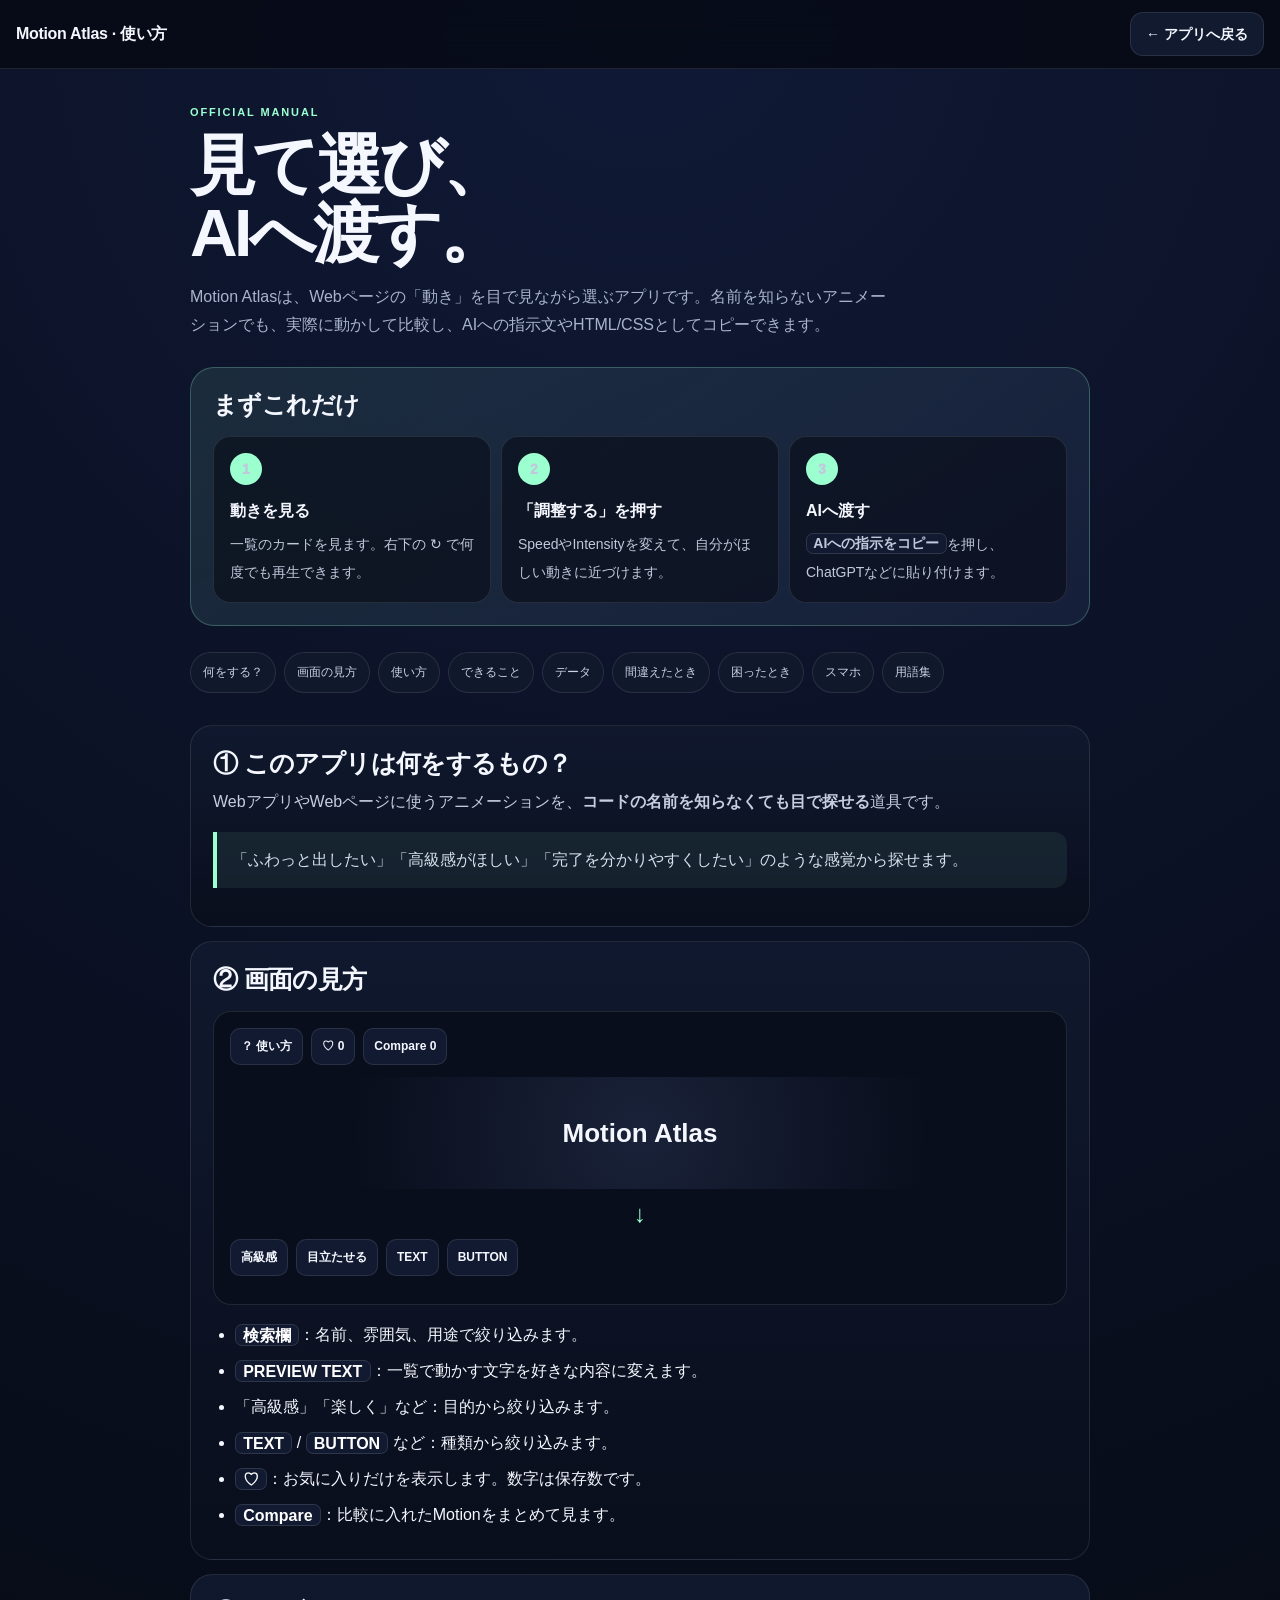
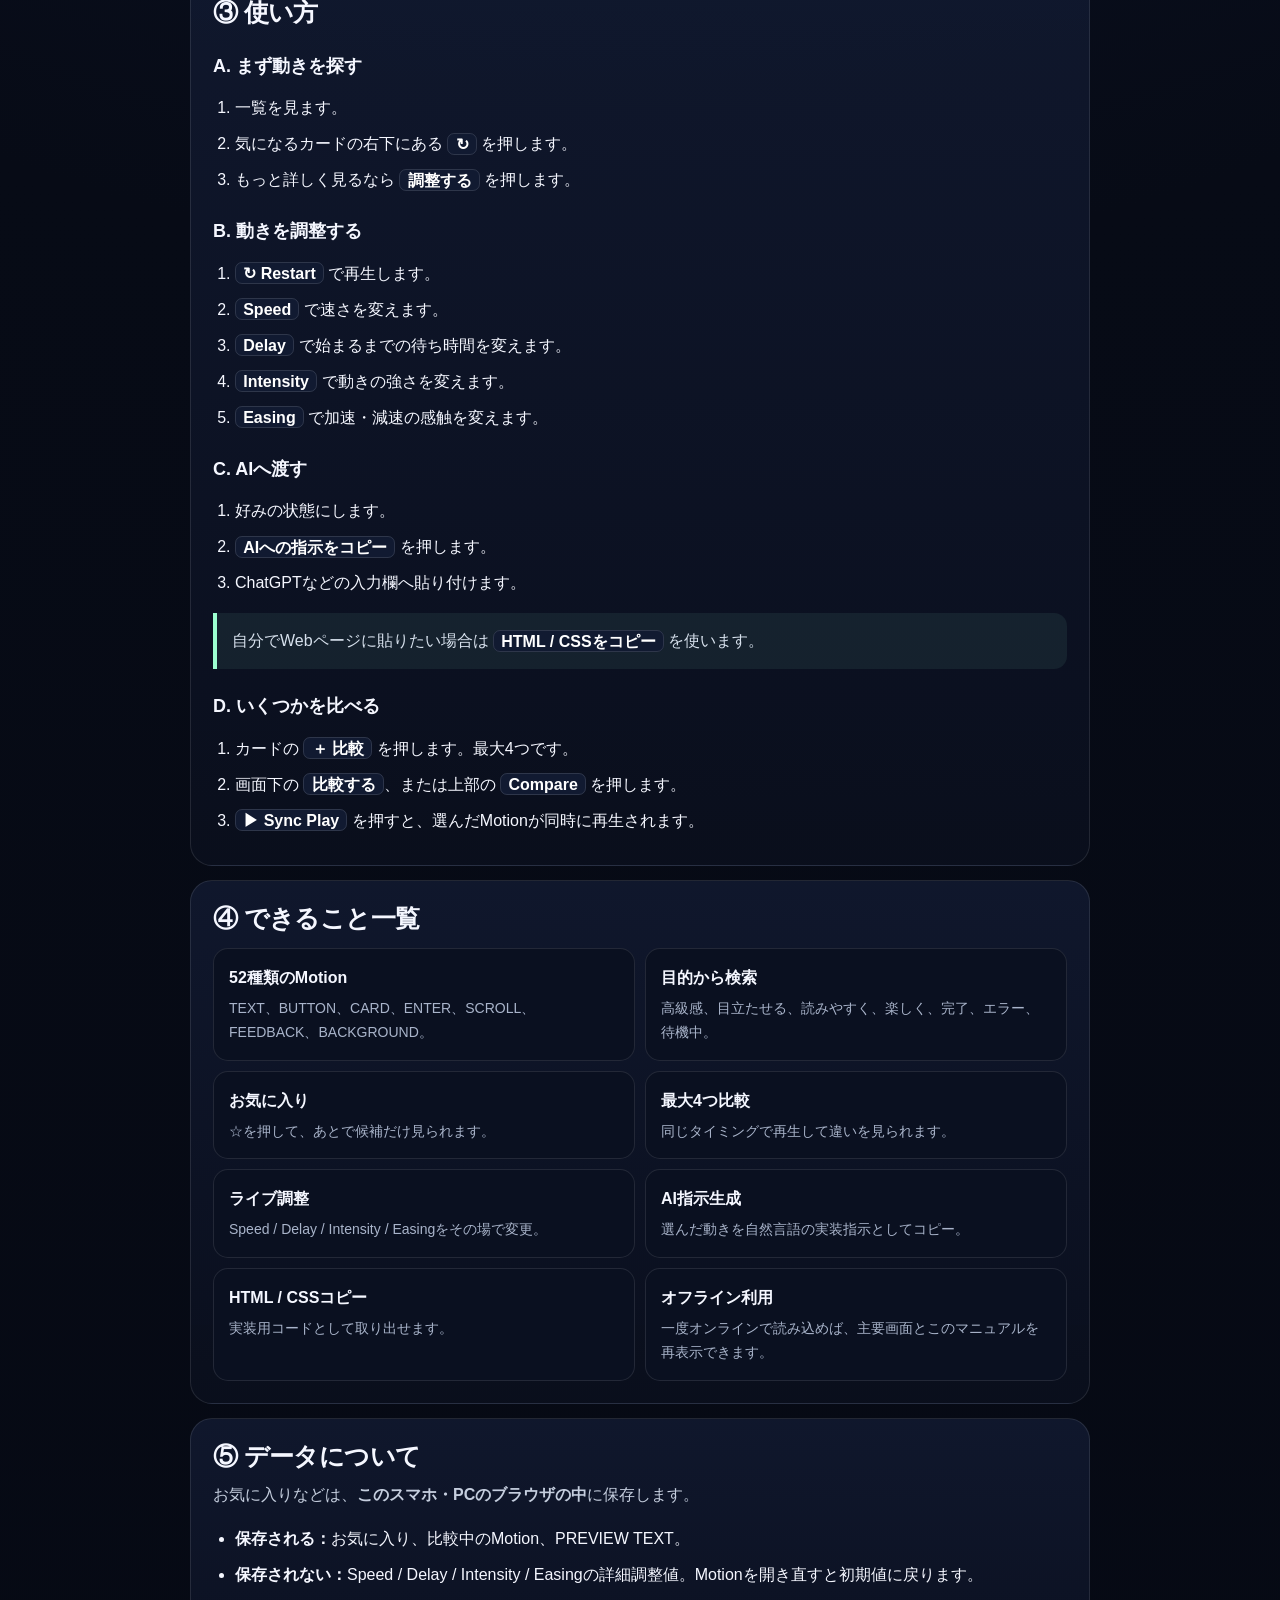
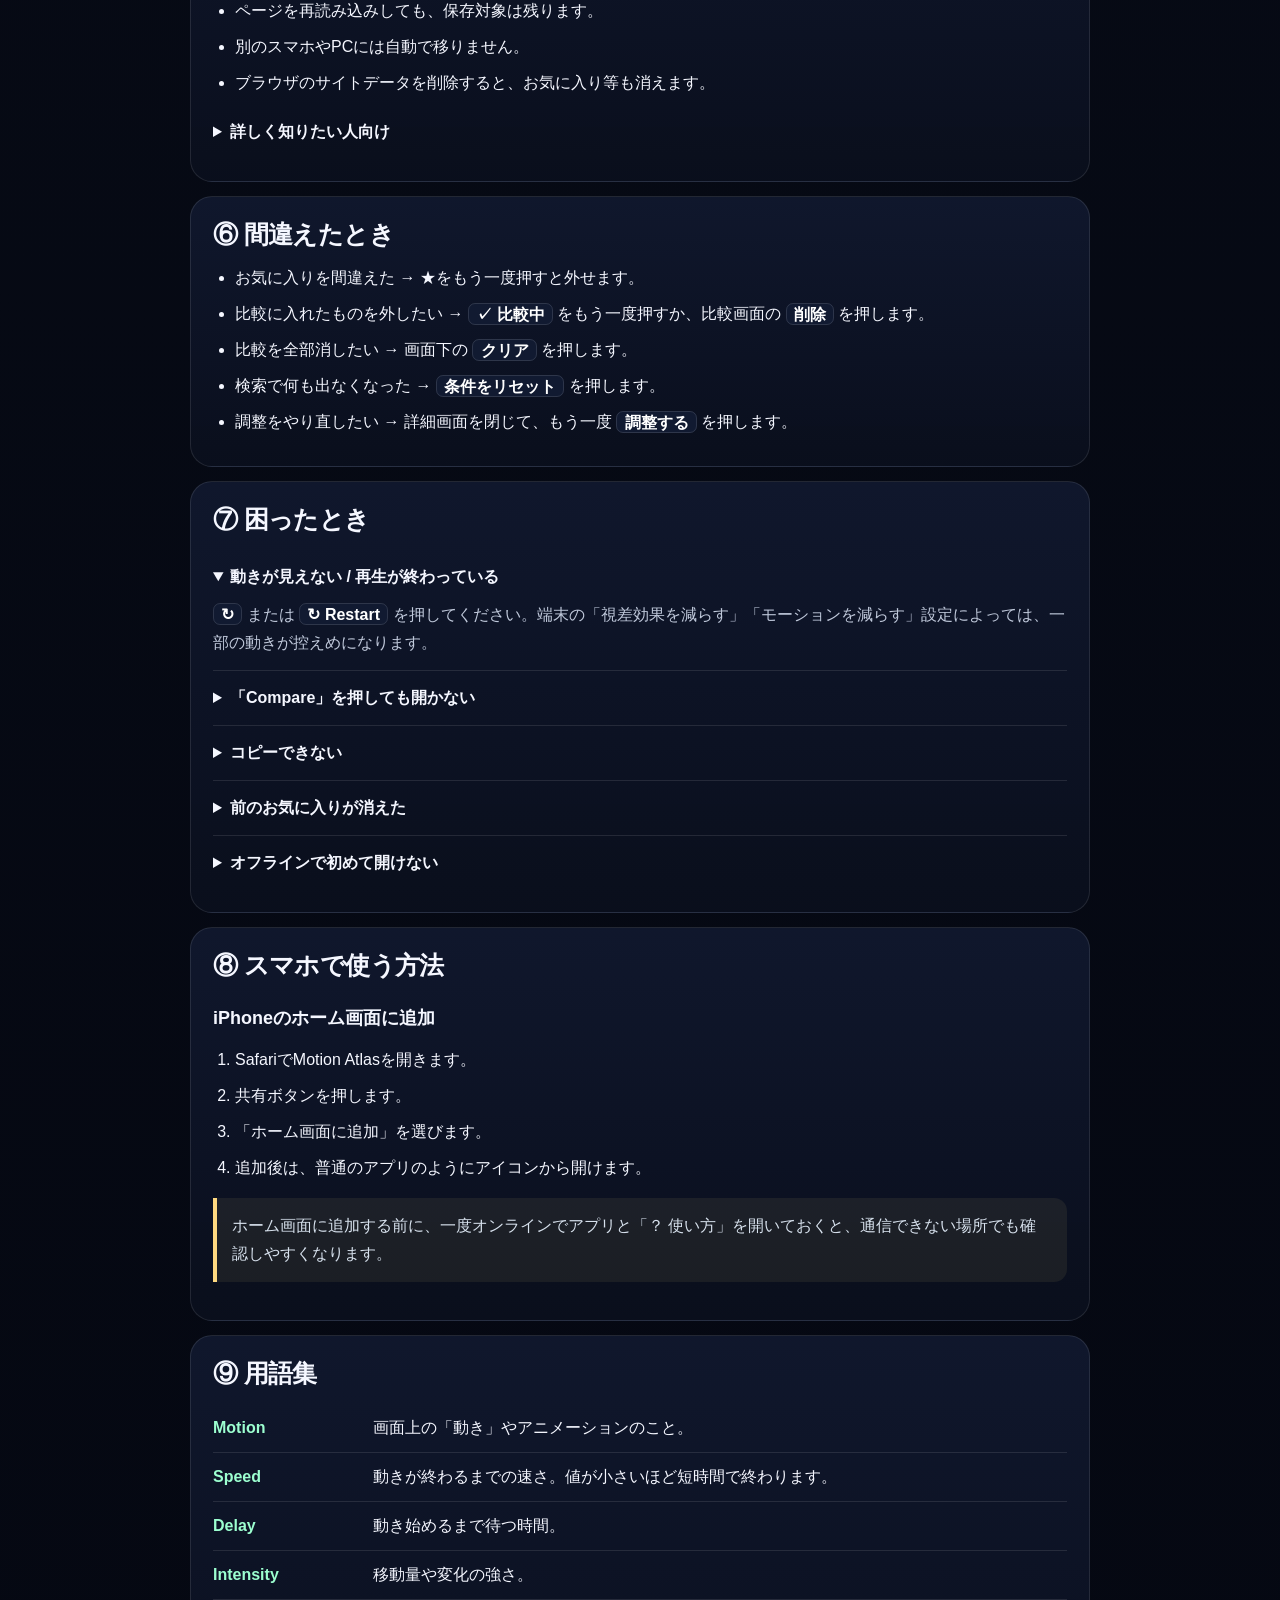
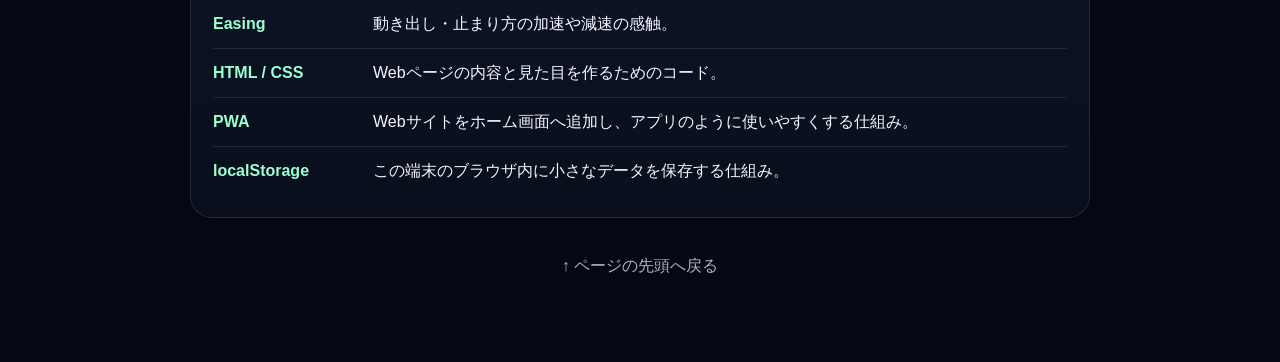
==== manual.html @ ef133b2b "Add official Motion Atlas user manual" ====
<!doctype html>
<html lang="ja">
<head>
  <meta charset="utf-8">
  <meta name="viewport" content="width=device-width, initial-scale=1, viewport-fit=cover">
  <meta name="theme-color" content="#0b1020">
  <title>使い方 | Motion Atlas</title>
  <style>
    :root{--bg:#070b16;--panel:#0e1425;--panel2:#121a2f;--line:rgba(255,255,255,.10);--text:#f5f7ff;--muted:#a9b4ca;--accent:#9cffd0;--accent2:#8aa8ff;--warn:#ffd980;--radius:20px}
    *{box-sizing:border-box}html{scroll-behavior:smooth}body{margin:0;background:radial-gradient(circle at top,#101936 0,#070b16 36%,#050812 100%);color:var(--text);font-family:Inter,ui-sans-serif,-apple-system,BlinkMacSystemFont,"Segoe UI",sans-serif;line-height:1.75;font-size:16px}a{color:inherit}a:focus-visible,button:focus-visible,summary:focus-visible{outline:3px solid rgba(156,255,208,.65);outline-offset:3px}
    .top{position:sticky;top:0;z-index:10;display:flex;align-items:center;justify-content:space-between;gap:12px;padding:12px max(16px,env(safe-area-inset-right)) 12px max(16px,env(safe-area-inset-left));background:rgba(7,11,22,.88);backdrop-filter:blur(18px);border-bottom:1px solid var(--line)}.brand{font-weight:900;letter-spacing:-.02em}.back{display:inline-flex;align-items:center;justify-content:center;min-height:44px;padding:0 15px;border-radius:13px;background:#121a2f;border:1px solid var(--line);text-decoration:none;font-weight:800;font-size:14px}
    main{width:min(900px,calc(100% - 28px));margin:auto;padding:34px 0 calc(70px + env(safe-area-inset-bottom))}.eyebrow{margin:0;color:var(--accent);font-weight:900;font-size:11px;letter-spacing:.17em}.hero h1{font-size:clamp(36px,9vw,66px);line-height:1.02;letter-spacing:-.055em;margin:10px 0 16px}.hero>p:last-child{color:var(--muted);max-width:700px;margin:0}.quick{margin:28px 0 22px;padding:22px;border:1px solid rgba(156,255,208,.25);background:linear-gradient(145deg,rgba(156,255,208,.10),rgba(138,168,255,.08));border-radius:24px}.quick h2{margin:0 0 16px;font-size:24px}.steps{display:grid;grid-template-columns:repeat(3,1fr);gap:10px}.step{min-height:150px;padding:16px;border-radius:17px;background:rgba(7,11,22,.58);border:1px solid var(--line)}.num{display:grid;place-items:center;width:32px;height:32px;border-radius:50%;background:var(--accent);color:#071017;font-weight:950;margin-bottom:12px}.step strong{display:block;margin-bottom:5px}.step span{font-size:14px;color:#c0c9db}
    .toc{display:flex;gap:8px;overflow-x:auto;scrollbar-width:none;padding:4px 0 18px}.toc::-webkit-scrollbar{display:none}.toc a{white-space:nowrap;text-decoration:none;padding:9px 12px;border-radius:999px;background:#10182c;border:1px solid var(--line);font-size:12px;color:#c9d2e6}
    section.card{scroll-margin-top:78px;margin:14px 0;padding:22px;border-radius:22px;background:linear-gradient(180deg,rgba(17,25,47,.92),rgba(10,15,29,.96));border:1px solid var(--line)}h2{font-size:25px;line-height:1.25;margin:0 0 14px;letter-spacing:-.025em}h3{font-size:18px;margin:22px 0 8px}.lead{color:#c5cede;margin-top:-5px}.list{margin:12px 0 0;padding-left:22px}.list li{margin:8px 0}.ui{font-weight:900;color:#fff;border:1px solid rgba(255,255,255,.12);background:#111a31;padding:.1em .45em;border-radius:7px;white-space:nowrap}.note{margin:16px 0;padding:14px 15px;border-left:4px solid var(--accent);background:rgba(156,255,208,.07);border-radius:0 13px 13px 0;color:#d7e1ed}.warn{border-left-color:var(--warn);background:rgba(255,217,128,.07)}
    .screen{margin:16px 0;padding:16px;border:1px solid var(--line);border-radius:18px;background:#090e1c}.screen-head{display:flex;gap:8px;flex-wrap:wrap;margin-bottom:12px}.fake{padding:7px 10px;background:#111a31;border:1px solid var(--line);border-radius:10px;font-size:12px;font-weight:800}.fake.main{background:linear-gradient(135deg,#dfffee,#b9cbff);color:#071017}.screen-box{display:grid;place-items:center;min-height:112px;border-radius:15px;background:radial-gradient(circle,rgba(138,168,255,.13),transparent 70%);font-weight:900;font-size:26px}.arrow{text-align:center;color:var(--accent);font-size:24px;margin:4px 0}
    .feature-grid{display:grid;grid-template-columns:repeat(2,1fr);gap:10px}.feature{padding:15px;border-radius:15px;background:#0a1020;border:1px solid var(--line)}.feature strong{display:block}.feature span{display:block;color:var(--muted);font-size:14px;margin-top:4px}details{border-top:1px solid var(--line);padding:13px 0}details:first-of-type{border-top:0}summary{cursor:pointer;font-weight:850}details p{color:#c0c9db;margin:10px 0 0}.term{display:grid;grid-template-columns:150px 1fr;gap:10px;padding:10px 0;border-bottom:1px solid var(--line)}.term:last-child{border-bottom:0}.term strong{color:var(--accent)}.toplink{display:flex;justify-content:center;margin-top:22px}.toplink a{text-decoration:none;color:var(--muted);padding:12px}
    @media(max-width:650px){body{font-size:16px}.steps,.feature-grid{grid-template-columns:1fr}.step{min-height:0}.quick,section.card{padding:18px}.hero h1{font-size:43px}.term{grid-template-columns:1fr;gap:2px}.top .brand{font-size:14px}.back{padding:0 12px}.screen-box{font-size:22px}}
    @media(prefers-reduced-motion:reduce){html{scroll-behavior:auto}}
  </style>
</head>
<body id="top">
<header class="top"><div class="brand">Motion Atlas · 使い方</div><a class="back" href="./">← アプリへ戻る</a></header>
<main>
  <section class="hero">
    <p class="eyebrow">OFFICIAL MANUAL</p>
    <h1>見て選び、<br>AIへ渡す。</h1>
    <p>Motion Atlasは、Webページの「動き」を目で見ながら選ぶアプリです。名前を知らないアニメーションでも、実際に動かして比較し、AIへの指示文やHTML/CSSとしてコピーできます。</p>
  </section>

  <section class="quick" id="quick">
    <h2>まずこれだけ</h2>
    <div class="steps">
      <div class="step"><span class="num">1</span><strong>動きを見る</strong><span>一覧のカードを見ます。右下の ↻ で何度でも再生できます。</span></div>
      <div class="step"><span class="num">2</span><strong>「調整する」を押す</strong><span>SpeedやIntensityを変えて、自分がほしい動きに近づけます。</span></div>
      <div class="step"><span class="num">3</span><strong>AIへ渡す</strong><span><span class="ui">AIへの指示をコピー</span>を押し、ChatGPTなどに貼り付けます。</span></div>
    </div>
  </section>

  <nav class="toc" aria-label="ページ内目次">
    <a href="#about">何をする？</a><a href="#screen">画面の見方</a><a href="#how">使い方</a><a href="#features">できること</a><a href="#data">データ</a><a href="#undo">間違えたとき</a><a href="#trouble">困ったとき</a><a href="#iphone">スマホ</a><a href="#terms">用語集</a>
  </nav>

  <section class="card" id="about"><h2>① このアプリは何をするもの？</h2><p class="lead">WebアプリやWebページに使うアニメーションを、<strong>コードの名前を知らなくても目で探せる</strong>道具です。</p><div class="note">「ふわっと出したい」「高級感がほしい」「完了を分かりやすくしたい」のような感覚から探せます。</div></section>

  <section class="card" id="screen"><h2>② 画面の見方</h2>
    <div class="screen"><div class="screen-head"><span class="fake">？ 使い方</span><span class="fake">♡ 0</span><span class="fake">Compare 0</span></div><div class="screen-box">Motion Atlas</div><div class="arrow">↓</div><div class="screen-head"><span class="fake">高級感</span><span class="fake">目立たせる</span><span class="fake">TEXT</span><span class="fake">BUTTON</span></div></div>
    <ul class="list">
      <li><span class="ui">検索欄</span>：名前、雰囲気、用途で絞り込みます。</li>
      <li><span class="ui">PREVIEW TEXT</span>：一覧で動かす文字を好きな内容に変えます。</li>
      <li>「高級感」「楽しく」など：目的から絞り込みます。</li>
      <li><span class="ui">TEXT</span> / <span class="ui">BUTTON</span> など：種類から絞り込みます。</li>
      <li><span class="ui">♡</span>：お気に入りだけを表示します。数字は保存数です。</li>
      <li><span class="ui">Compare</span>：比較に入れたMotionをまとめて見ます。</li>
    </ul>
  </section>

  <section class="card" id="how"><h2>③ 使い方</h2>
    <h3>A. まず動きを探す</h3><ol class="list"><li>一覧を見ます。</li><li>気になるカードの右下にある <span class="ui">↻</span> を押します。</li><li>もっと詳しく見るなら <span class="ui">調整する</span> を押します。</li></ol>
    <h3>B. 動きを調整する</h3><ol class="list"><li><span class="ui">↻ Restart</span> で再生します。</li><li><span class="ui">Speed</span> で速さを変えます。</li><li><span class="ui">Delay</span> で始まるまでの待ち時間を変えます。</li><li><span class="ui">Intensity</span> で動きの強さを変えます。</li><li><span class="ui">Easing</span> で加速・減速の感触を変えます。</li></ol>
    <h3>C. AIへ渡す</h3><ol class="list"><li>好みの状態にします。</li><li><span class="ui">AIへの指示をコピー</span> を押します。</li><li>ChatGPTなどの入力欄へ貼り付けます。</li></ol>
    <div class="note">自分でWebページに貼りたい場合は <span class="ui">HTML / CSSをコピー</span> を使います。</div>
    <h3>D. いくつかを比べる</h3><ol class="list"><li>カードの <span class="ui">＋ 比較</span> を押します。最大4つです。</li><li>画面下の <span class="ui">比較する</span>、または上部の <span class="ui">Compare</span> を押します。</li><li><span class="ui">▶ Sync Play</span> を押すと、選んだMotionが同時に再生されます。</li></ol>
  </section>

  <section class="card" id="features"><h2>④ できること一覧</h2><div class="feature-grid">
    <div class="feature"><strong>52種類のMotion</strong><span>TEXT、BUTTON、CARD、ENTER、SCROLL、FEEDBACK、BACKGROUND。</span></div>
    <div class="feature"><strong>目的から検索</strong><span>高級感、目立たせる、読みやすく、楽しく、完了、エラー、待機中。</span></div>
    <div class="feature"><strong>お気に入り</strong><span>☆を押して、あとで候補だけ見られます。</span></div>
    <div class="feature"><strong>最大4つ比較</strong><span>同じタイミングで再生して違いを見られます。</span></div>
    <div class="feature"><strong>ライブ調整</strong><span>Speed / Delay / Intensity / Easingをその場で変更。</span></div>
    <div class="feature"><strong>AI指示生成</strong><span>選んだ動きを自然言語の実装指示としてコピー。</span></div>
    <div class="feature"><strong>HTML / CSSコピー</strong><span>実装用コードとして取り出せます。</span></div>
    <div class="feature"><strong>オフライン利用</strong><span>一度オンラインで読み込めば、主要画面とこのマニュアルを再表示できます。</span></div>
  </div></section>

  <section class="card" id="data"><h2>⑤ データについて</h2><p class="lead">お気に入りなどは、<strong>このスマホ・PCのブラウザの中</strong>に保存します。</p>
    <ul class="list"><li><strong>保存される：</strong>お気に入り、比較中のMotion、PREVIEW TEXT。</li><li><strong>保存されない：</strong>Speed / Delay / Intensity / Easingの詳細調整値。Motionを開き直すと初期値に戻ります。</li><li>ページを再読み込みしても、保存対象は残ります。</li><li>別のスマホやPCには自動で移りません。</li><li>ブラウザのサイトデータを削除すると、お気に入り等も消えます。</li></ul>
    <details><summary>詳しく知りたい人向け</summary><p>保存にはブラウザの <strong>localStorage</strong> を使っています。アカウントや外部データベースへ送信する仕組みはありません。</p></details>
  </section>

  <section class="card" id="undo"><h2>⑥ 間違えたとき</h2><ul class="list"><li>お気に入りを間違えた → ★をもう一度押すと外せます。</li><li>比較に入れたものを外したい → <span class="ui">✓ 比較中</span> をもう一度押すか、比較画面の <span class="ui">削除</span> を押します。</li><li>比較を全部消したい → 画面下の <span class="ui">クリア</span> を押します。</li><li>検索で何も出なくなった → <span class="ui">条件をリセット</span> を押します。</li><li>調整をやり直したい → 詳細画面を閉じて、もう一度 <span class="ui">調整する</span> を押します。</li></ul></section>

  <section class="card" id="trouble"><h2>⑦ 困ったとき</h2>
    <details open><summary>動きが見えない / 再生が終わっている</summary><p><span class="ui">↻</span> または <span class="ui">↻ Restart</span> を押してください。端末の「視差効果を減らす」「モーションを減らす」設定によっては、一部の動きが控えめになります。</p></details>
    <details><summary>「Compare」を押しても開かない</summary><p>先にカードの <span class="ui">＋ 比較</span> を1つ以上押してください。比較は最大4つです。</p></details>
    <details><summary>コピーできない</summary><p>ブラウザのクリップボード権限が使えない場合でも、アプリは別のコピー方法を試します。それでも難しい場合はSafari/Chromeで開き直してください。</p></details>
    <details><summary>前のお気に入りが消えた</summary><p>別の端末・別のブラウザを使っていないか確認してください。ブラウザの履歴・サイトデータを消した場合は復元できません。</p></details>
    <details><summary>オフラインで初めて開けない</summary><p>最初の1回はオンラインでアプリを開く必要があります。その後、必要ファイルが端末に保存されます。</p></details>
  </section>

  <section class="card" id="iphone"><h2>⑧ スマホで使う方法</h2><h3>iPhoneのホーム画面に追加</h3><ol class="list"><li>SafariでMotion Atlasを開きます。</li><li>共有ボタンを押します。</li><li>「ホーム画面に追加」を選びます。</li><li>追加後は、普通のアプリのようにアイコンから開けます。</li></ol><div class="note warn">ホーム画面に追加する前に、一度オンラインでアプリと「？ 使い方」を開いておくと、通信できない場所でも確認しやすくなります。</div></section>

  <section class="card" id="terms"><h2>⑨ 用語集</h2>
    <div class="term"><strong>Motion</strong><span>画面上の「動き」やアニメーションのこと。</span></div>
    <div class="term"><strong>Speed</strong><span>動きが終わるまでの速さ。値が小さいほど短時間で終わります。</span></div>
    <div class="term"><strong>Delay</strong><span>動き始めるまで待つ時間。</span></div>
    <div class="term"><strong>Intensity</strong><span>移動量や変化の強さ。</span></div>
    <div class="term"><strong>Easing</strong><span>動き出し・止まり方の加速や減速の感触。</span></div>
    <div class="term"><strong>HTML / CSS</strong><span>Webページの内容と見た目を作るためのコード。</span></div>
    <div class="term"><strong>PWA</strong><span>Webサイトをホーム画面へ追加し、アプリのように使いやすくする仕組み。</span></div>
    <div class="term"><strong>localStorage</strong><span>この端末のブラウザ内に小さなデータを保存する仕組み。</span></div>
  </section>
  <div class="toplink"><a href="#top">↑ ページの先頭へ戻る</a></div>
</main>
</body>
</html>
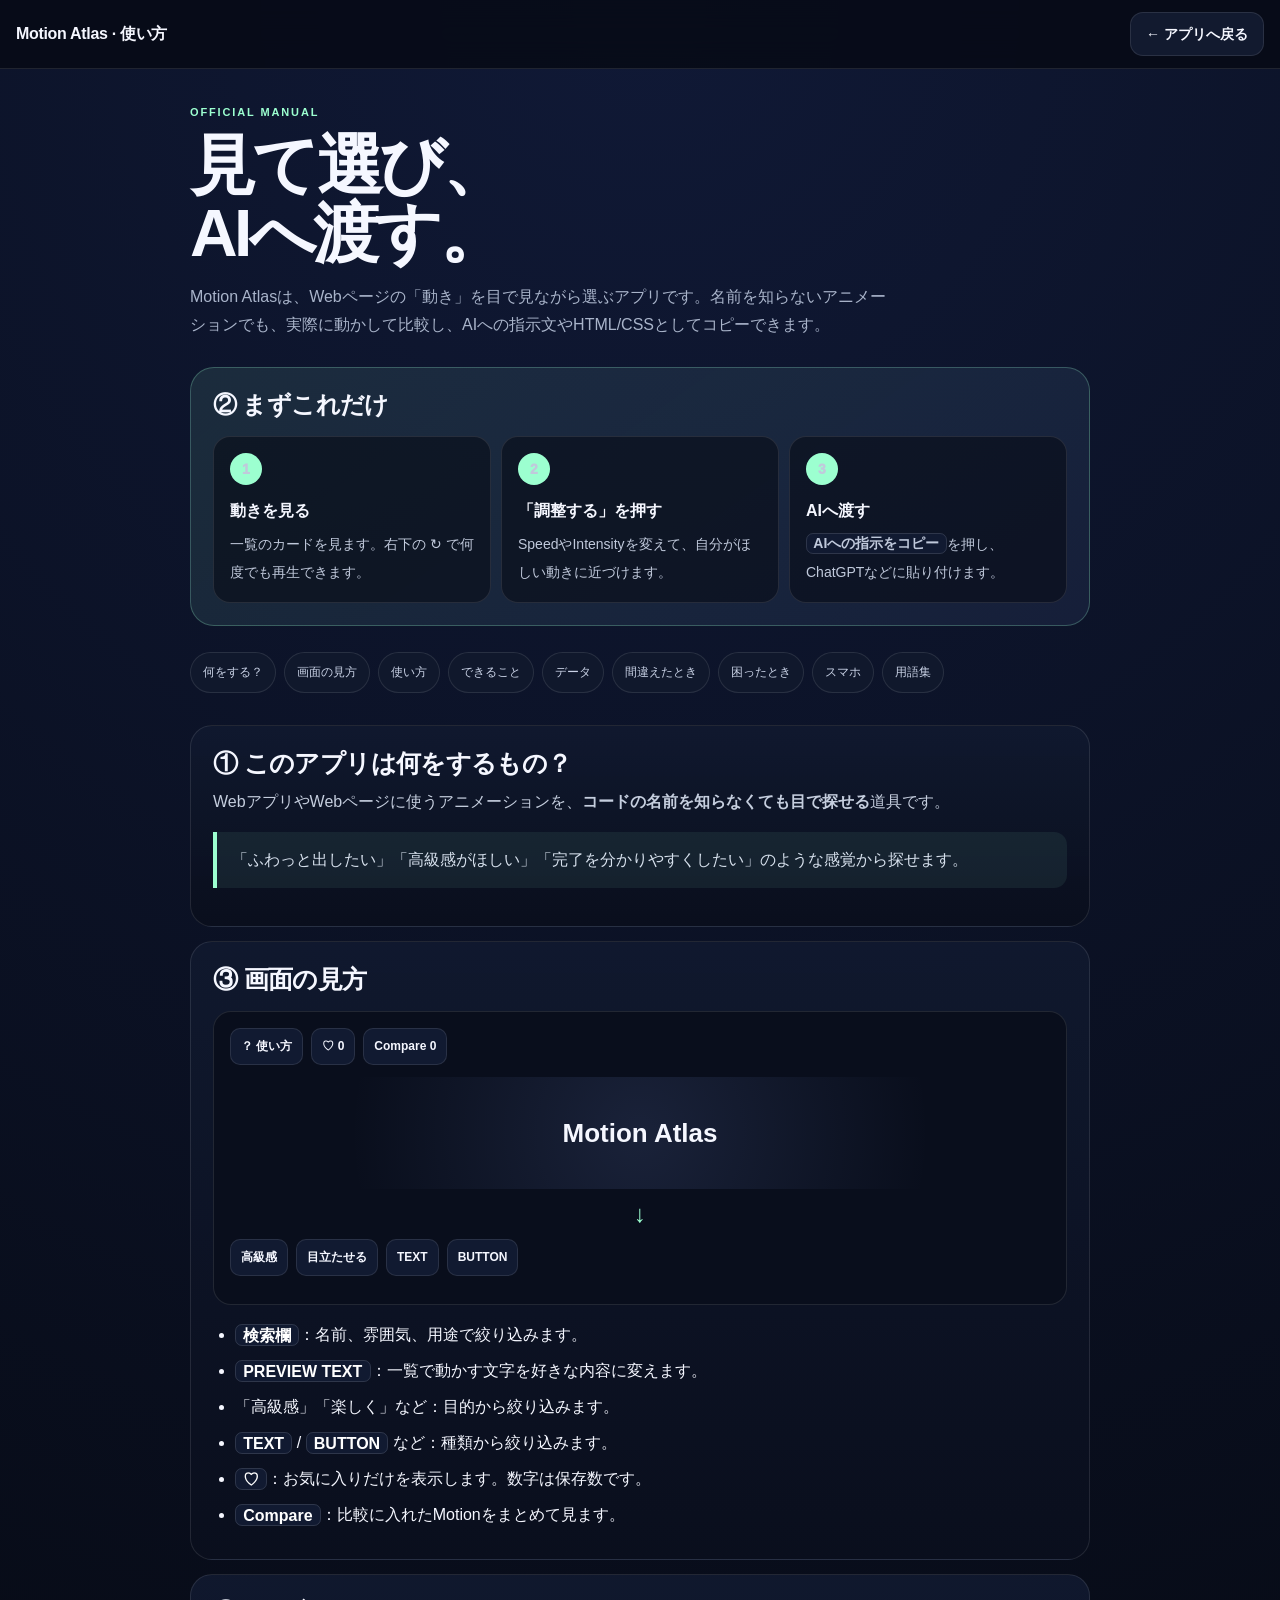
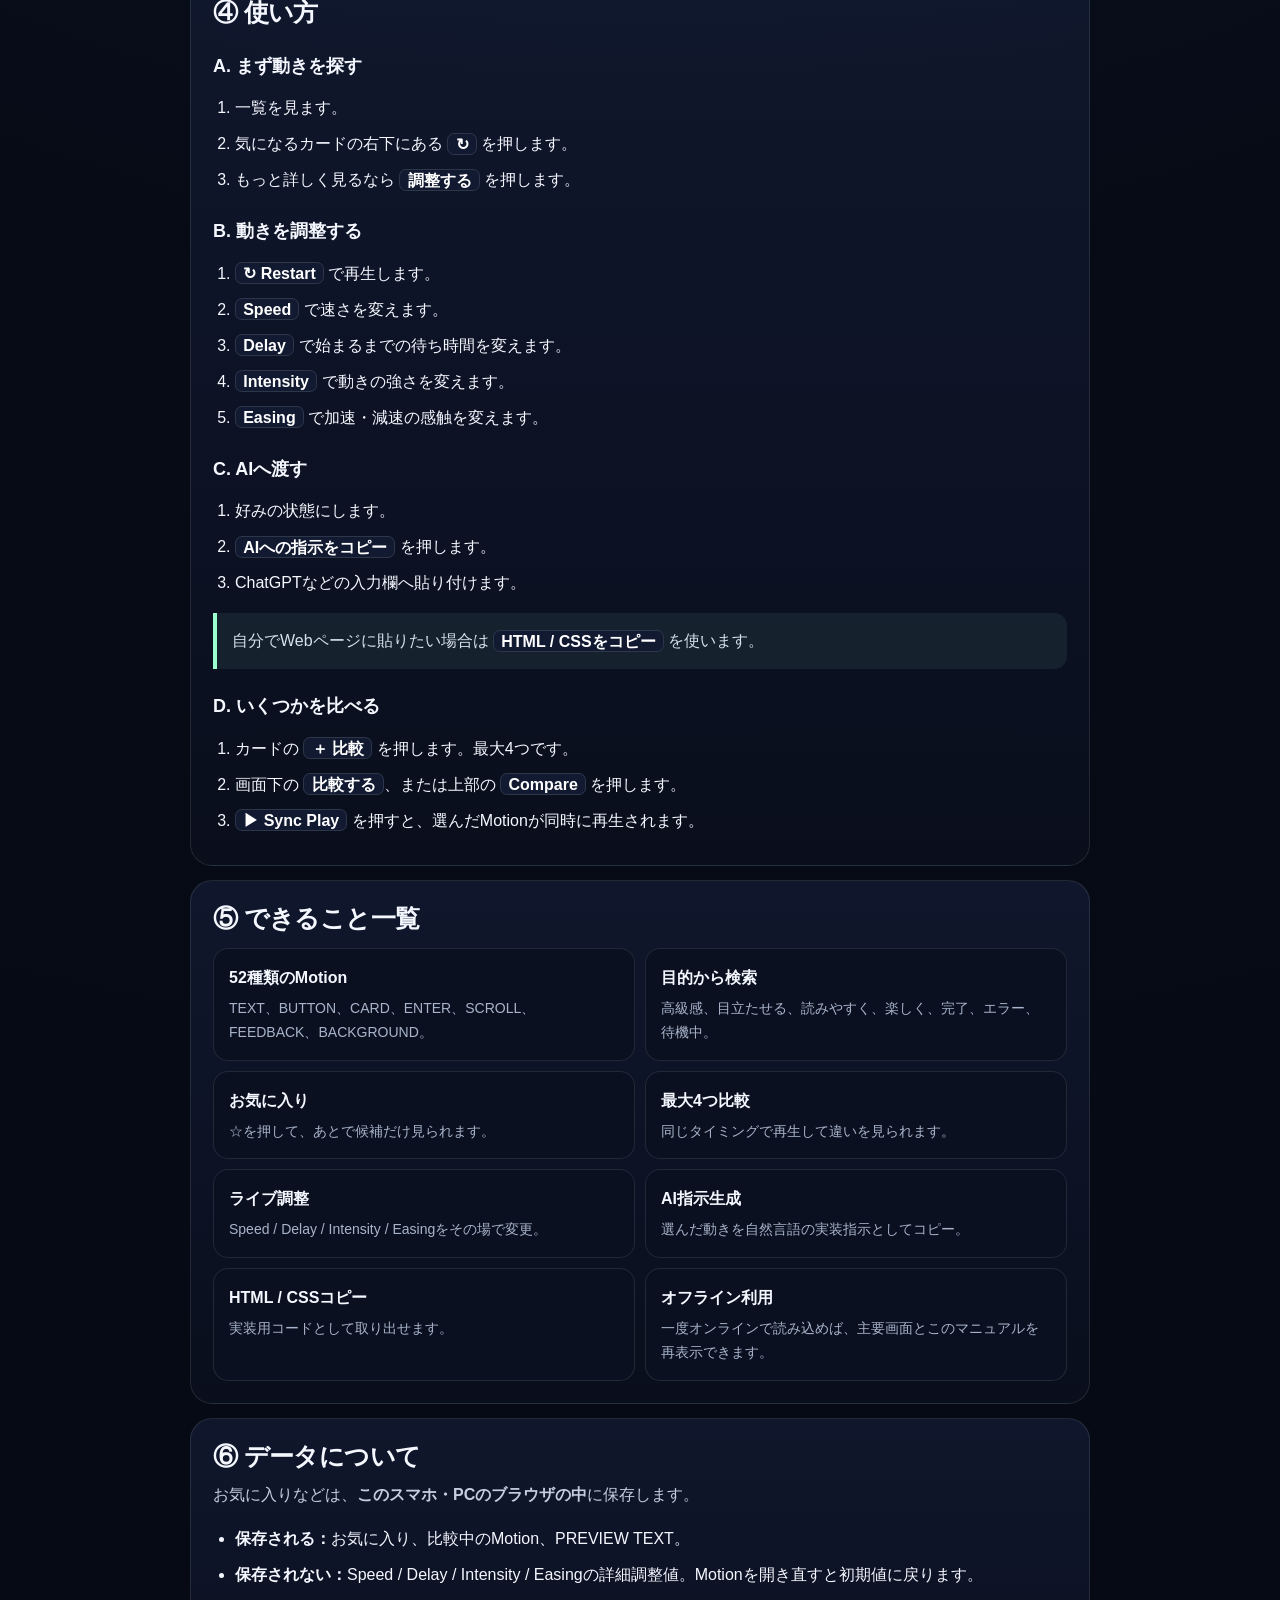
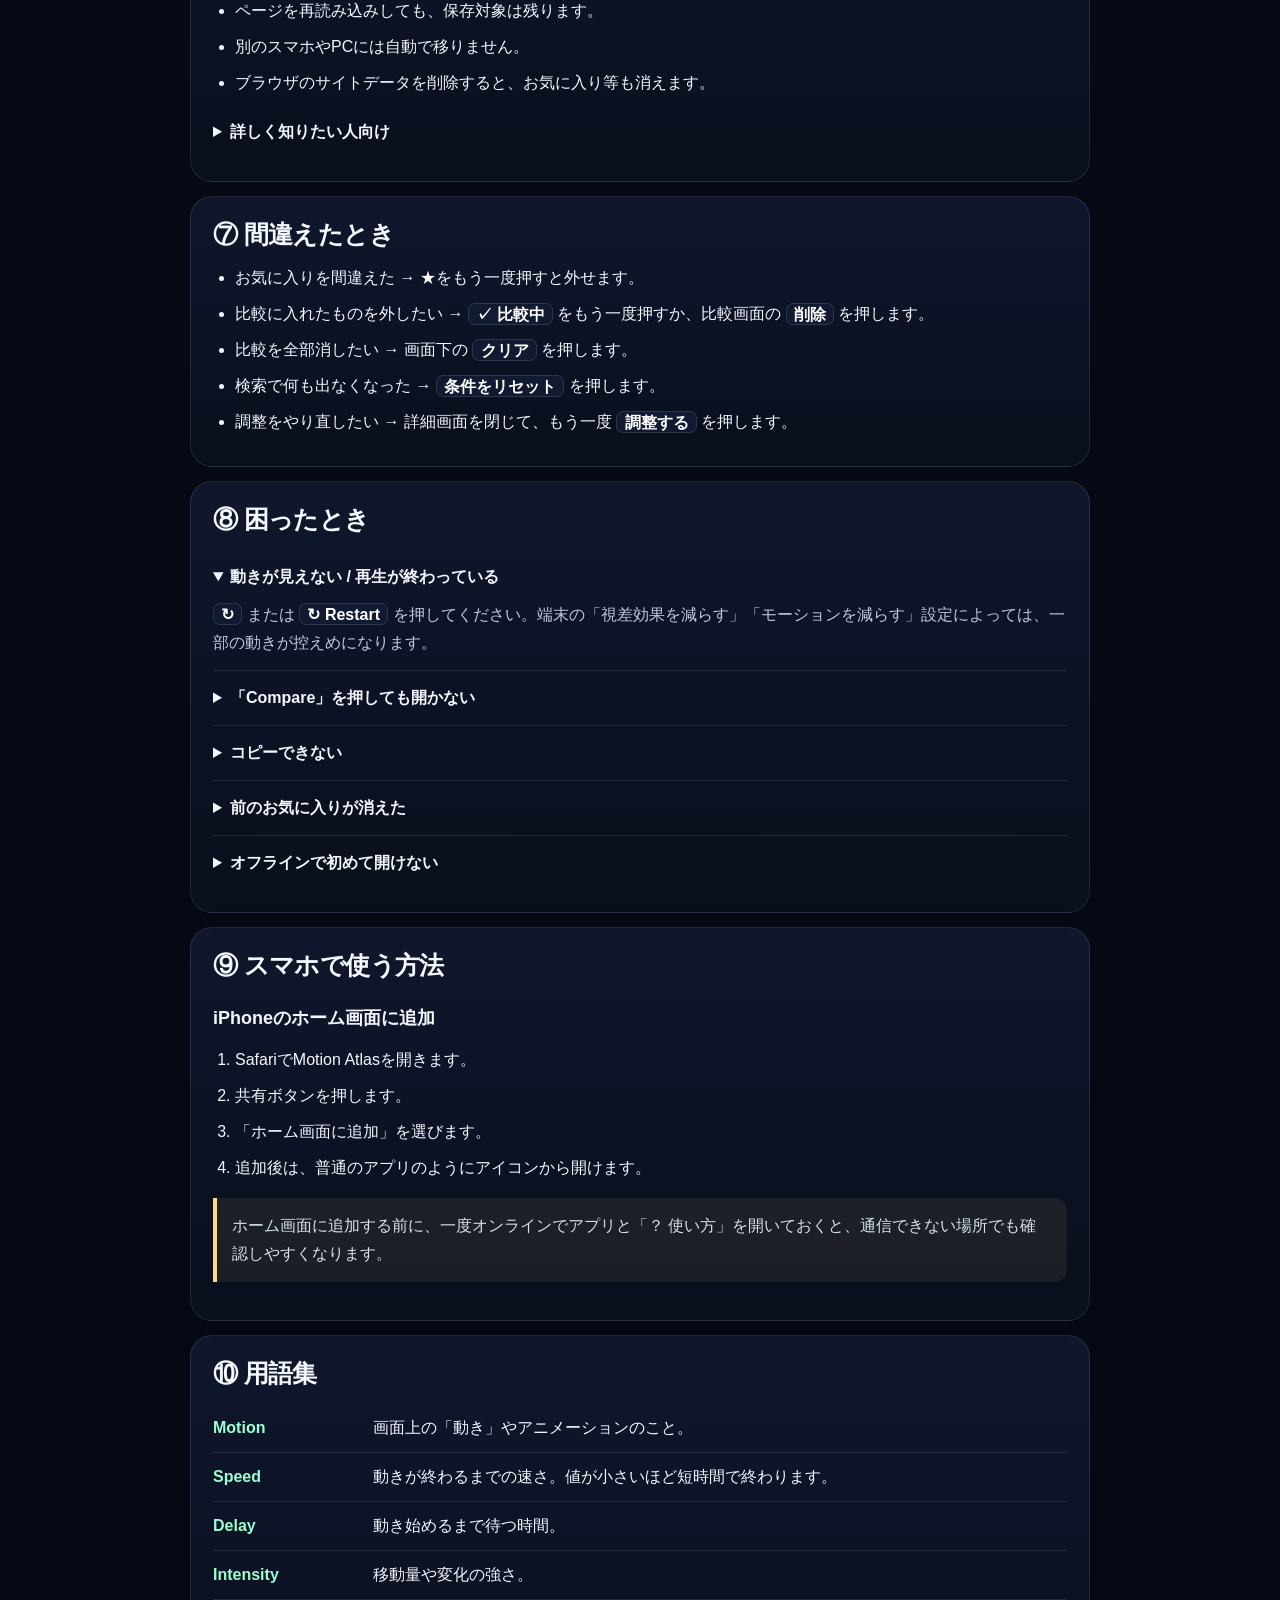
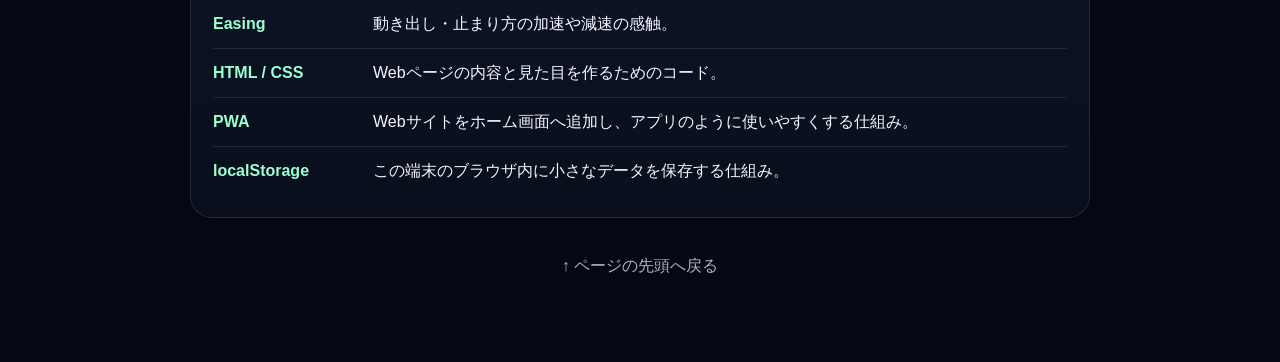
==== commit b0ea66e7: "Align manual sections with standard structure" ====
--- a/manual.html
+++ b/manual.html
@@ -28,7 +28,7 @@
   </section>
 
   <section class="quick" id="quick">
-    <h2>まずこれだけ</h2>
+    <h2>② まずこれだけ</h2>
     <div class="steps">
       <div class="step"><span class="num">1</span><strong>動きを見る</strong><span>一覧のカードを見ます。右下の ↻ で何度でも再生できます。</span></div>
       <div class="step"><span class="num">2</span><strong>「調整する」を押す</strong><span>SpeedやIntensityを変えて、自分がほしい動きに近づけます。</span></div>
@@ -42,7 +42,7 @@
 
   <section class="card" id="about"><h2>① このアプリは何をするもの？</h2><p class="lead">WebアプリやWebページに使うアニメーションを、<strong>コードの名前を知らなくても目で探せる</strong>道具です。</p><div class="note">「ふわっと出したい」「高級感がほしい」「完了を分かりやすくしたい」のような感覚から探せます。</div></section>
 
-  <section class="card" id="screen"><h2>② 画面の見方</h2>
+  <section class="card" id="screen"><h2>③ 画面の見方</h2>
     <div class="screen"><div class="screen-head"><span class="fake">？ 使い方</span><span class="fake">♡ 0</span><span class="fake">Compare 0</span></div><div class="screen-box">Motion Atlas</div><div class="arrow">↓</div><div class="screen-head"><span class="fake">高級感</span><span class="fake">目立たせる</span><span class="fake">TEXT</span><span class="fake">BUTTON</span></div></div>
     <ul class="list">
       <li><span class="ui">検索欄</span>：名前、雰囲気、用途で絞り込みます。</li>
@@ -54,7 +54,7 @@
     </ul>
   </section>
 
-  <section class="card" id="how"><h2>③ 使い方</h2>
+  <section class="card" id="how"><h2>④ 使い方</h2>
     <h3>A. まず動きを探す</h3><ol class="list"><li>一覧を見ます。</li><li>気になるカードの右下にある <span class="ui">↻</span> を押します。</li><li>もっと詳しく見るなら <span class="ui">調整する</span> を押します。</li></ol>
     <h3>B. 動きを調整する</h3><ol class="list"><li><span class="ui">↻ Restart</span> で再生します。</li><li><span class="ui">Speed</span> で速さを変えます。</li><li><span class="ui">Delay</span> で始まるまでの待ち時間を変えます。</li><li><span class="ui">Intensity</span> で動きの強さを変えます。</li><li><span class="ui">Easing</span> で加速・減速の感触を変えます。</li></ol>
     <h3>C. AIへ渡す</h3><ol class="list"><li>好みの状態にします。</li><li><span class="ui">AIへの指示をコピー</span> を押します。</li><li>ChatGPTなどの入力欄へ貼り付けます。</li></ol>
@@ -62,7 +62,7 @@
     <h3>D. いくつかを比べる</h3><ol class="list"><li>カードの <span class="ui">＋ 比較</span> を押します。最大4つです。</li><li>画面下の <span class="ui">比較する</span>、または上部の <span class="ui">Compare</span> を押します。</li><li><span class="ui">▶ Sync Play</span> を押すと、選んだMotionが同時に再生されます。</li></ol>
   </section>
 
-  <section class="card" id="features"><h2>④ できること一覧</h2><div class="feature-grid">
+  <section class="card" id="features"><h2>⑤ できること一覧</h2><div class="feature-grid">
     <div class="feature"><strong>52種類のMotion</strong><span>TEXT、BUTTON、CARD、ENTER、SCROLL、FEEDBACK、BACKGROUND。</span></div>
     <div class="feature"><strong>目的から検索</strong><span>高級感、目立たせる、読みやすく、楽しく、完了、エラー、待機中。</span></div>
     <div class="feature"><strong>お気に入り</strong><span>☆を押して、あとで候補だけ見られます。</span></div>
@@ -73,14 +73,14 @@
     <div class="feature"><strong>オフライン利用</strong><span>一度オンラインで読み込めば、主要画面とこのマニュアルを再表示できます。</span></div>
   </div></section>
 
-  <section class="card" id="data"><h2>⑤ データについて</h2><p class="lead">お気に入りなどは、<strong>このスマホ・PCのブラウザの中</strong>に保存します。</p>
+  <section class="card" id="data"><h2>⑥ データについて</h2><p class="lead">お気に入りなどは、<strong>このスマホ・PCのブラウザの中</strong>に保存します。</p>
     <ul class="list"><li><strong>保存される：</strong>お気に入り、比較中のMotion、PREVIEW TEXT。</li><li><strong>保存されない：</strong>Speed / Delay / Intensity / Easingの詳細調整値。Motionを開き直すと初期値に戻ります。</li><li>ページを再読み込みしても、保存対象は残ります。</li><li>別のスマホやPCには自動で移りません。</li><li>ブラウザのサイトデータを削除すると、お気に入り等も消えます。</li></ul>
     <details><summary>詳しく知りたい人向け</summary><p>保存にはブラウザの <strong>localStorage</strong> を使っています。アカウントや外部データベースへ送信する仕組みはありません。</p></details>
   </section>
 
-  <section class="card" id="undo"><h2>⑥ 間違えたとき</h2><ul class="list"><li>お気に入りを間違えた → ★をもう一度押すと外せます。</li><li>比較に入れたものを外したい → <span class="ui">✓ 比較中</span> をもう一度押すか、比較画面の <span class="ui">削除</span> を押します。</li><li>比較を全部消したい → 画面下の <span class="ui">クリア</span> を押します。</li><li>検索で何も出なくなった → <span class="ui">条件をリセット</span> を押します。</li><li>調整をやり直したい → 詳細画面を閉じて、もう一度 <span class="ui">調整する</span> を押します。</li></ul></section>
+  <section class="card" id="undo"><h2>⑦ 間違えたとき</h2><ul class="list"><li>お気に入りを間違えた → ★をもう一度押すと外せます。</li><li>比較に入れたものを外したい → <span class="ui">✓ 比較中</span> をもう一度押すか、比較画面の <span class="ui">削除</span> を押します。</li><li>比較を全部消したい → 画面下の <span class="ui">クリア</span> を押します。</li><li>検索で何も出なくなった → <span class="ui">条件をリセット</span> を押します。</li><li>調整をやり直したい → 詳細画面を閉じて、もう一度 <span class="ui">調整する</span> を押します。</li></ul></section>
 
-  <section class="card" id="trouble"><h2>⑦ 困ったとき</h2>
+  <section class="card" id="trouble"><h2>⑧ 困ったとき</h2>
     <details open><summary>動きが見えない / 再生が終わっている</summary><p><span class="ui">↻</span> または <span class="ui">↻ Restart</span> を押してください。端末の「視差効果を減らす」「モーションを減らす」設定によっては、一部の動きが控えめになります。</p></details>
     <details><summary>「Compare」を押しても開かない</summary><p>先にカードの <span class="ui">＋ 比較</span> を1つ以上押してください。比較は最大4つです。</p></details>
     <details><summary>コピーできない</summary><p>ブラウザのクリップボード権限が使えない場合でも、アプリは別のコピー方法を試します。それでも難しい場合はSafari/Chromeで開き直してください。</p></details>
@@ -88,9 +88,9 @@
     <details><summary>オフラインで初めて開けない</summary><p>最初の1回はオンラインでアプリを開く必要があります。その後、必要ファイルが端末に保存されます。</p></details>
   </section>
 
-  <section class="card" id="iphone"><h2>⑧ スマホで使う方法</h2><h3>iPhoneのホーム画面に追加</h3><ol class="list"><li>SafariでMotion Atlasを開きます。</li><li>共有ボタンを押します。</li><li>「ホーム画面に追加」を選びます。</li><li>追加後は、普通のアプリのようにアイコンから開けます。</li></ol><div class="note warn">ホーム画面に追加する前に、一度オンラインでアプリと「？ 使い方」を開いておくと、通信できない場所でも確認しやすくなります。</div></section>
+  <section class="card" id="iphone"><h2>⑨ スマホで使う方法</h2><h3>iPhoneのホーム画面に追加</h3><ol class="list"><li>SafariでMotion Atlasを開きます。</li><li>共有ボタンを押します。</li><li>「ホーム画面に追加」を選びます。</li><li>追加後は、普通のアプリのようにアイコンから開けます。</li></ol><div class="note warn">ホーム画面に追加する前に、一度オンラインでアプリと「？ 使い方」を開いておくと、通信できない場所でも確認しやすくなります。</div></section>
 
-  <section class="card" id="terms"><h2>⑨ 用語集</h2>
+  <section class="card" id="terms"><h2>⑩ 用語集</h2>
     <div class="term"><strong>Motion</strong><span>画面上の「動き」やアニメーションのこと。</span></div>
     <div class="term"><strong>Speed</strong><span>動きが終わるまでの速さ。値が小さいほど短時間で終わります。</span></div>
     <div class="term"><strong>Delay</strong><span>動き始めるまで待つ時間。</span></div>
